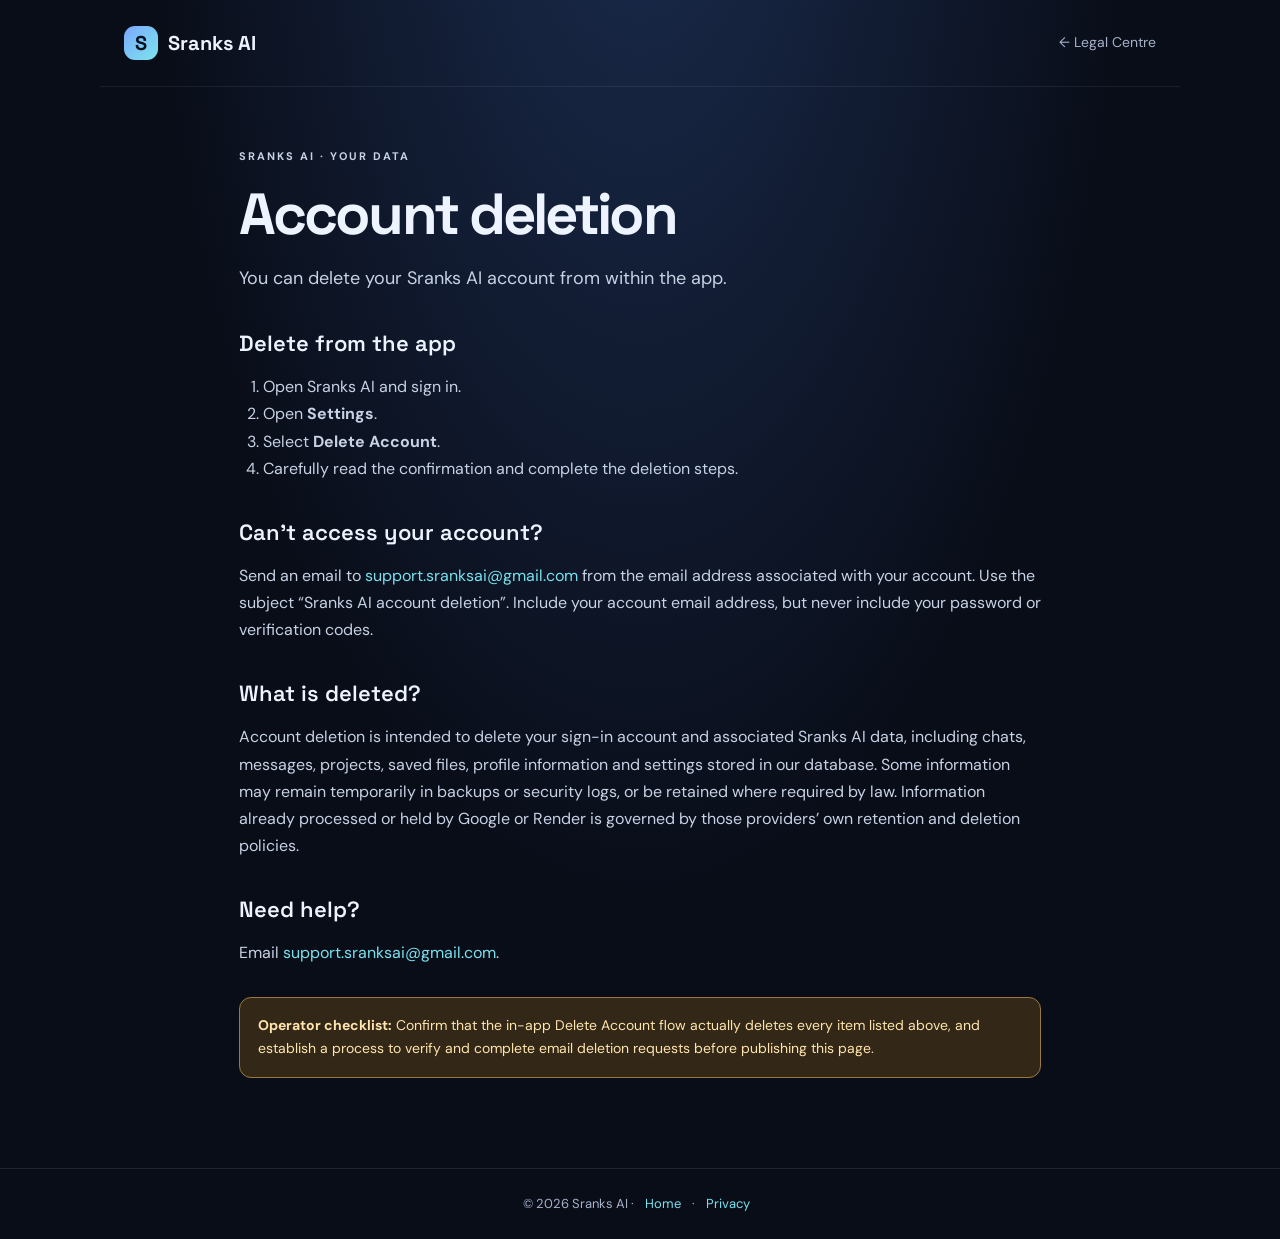
==== deletion.html @ 1b5d462f "Add files via upload" ====
<!doctype html>
<html lang="en"><head><meta charset="utf-8"><meta name="viewport" content="width=device-width, initial-scale=1"><meta name="theme-color" content="#090d18"><title>Account deletion — Sranks AI</title><link rel="stylesheet" href="style.css"></head>
<body><header class="top"><a class="brand" href="index.html"><span class="logo">S</span> Sranks AI</a><a class="back" href="index.html">← Legal Centre</a></header>
<main class="doc"><p class="eyebrow">SRANKS AI · YOUR DATA</p><h1>Account deletion</h1><p class="intro">You can delete your Sranks AI account from within the app.</p>
<h2>Delete from the app</h2><ol><li>Open Sranks AI and sign in.</li><li>Open <b>Settings</b>.</li><li>Select <b>Delete Account</b>.</li><li>Carefully read the confirmation and complete the deletion steps.</li></ol>
<h2>Can't access your account?</h2><p>Send an email to <a href="mailto:support.sranksai@gmail.com?subject=Sranks%20AI%20account%20deletion">support.sranksai@gmail.com</a> from the email address associated with your account. Use the subject “Sranks AI account deletion”. Include your account email address, but never include your password or verification codes.</p>
<h2>What is deleted?</h2><p>Account deletion is intended to delete your sign-in account and associated Sranks AI data, including chats, messages, projects, saved files, profile information and settings stored in our database. Some information may remain temporarily in backups or security logs, or be retained where required by law. Information already processed or held by Google or Render is governed by those providers’ own retention and deletion policies.</p>
<h2>Need help?</h2><p>Email <a href="mailto:support.sranksai@gmail.com">support.sranksai@gmail.com</a>.</p>
<div class="draft"><strong>Operator checklist:</strong> Confirm that the in-app Delete Account flow actually deletes every item listed above, and establish a process to verify and complete email deletion requests before publishing this page.</div>
</main><footer>© 2026 Sranks AI · <a href="index.html">Home</a> · <a href="privacy.html">Privacy</a></footer></body></html>
---- style.css ----
@import url('https://fonts.googleapis.com/css2?family=DM+Sans:wght@400;500;600;700&family=Space+Grotesk:wght@500;600;700&display=swap');
:root{color-scheme:dark;--bg:#090d18;--panel:#111a2b;--line:#24324b;--text:#edf3ff;--muted:#a5b2c9;--blue:#83aaff;--cyan:#77e2ee}
*{box-sizing:border-box}body{margin:0;background:radial-gradient(ellipse at 50% -20%,#1b2d50 0,transparent 55%),var(--bg);color:var(--text);font:16px/1.7 'DM Sans',sans-serif}
a{color:var(--cyan);text-decoration:none}a:hover{text-decoration:underline}.top{max-width:1080px;margin:auto;padding:26px 24px;display:flex;justify-content:space-between;align-items:center;border-bottom:1px solid #ffffff12}.brand{font:700 20px 'Space Grotesk';color:var(--text);display:flex;align-items:center;gap:10px}.logo{width:34px;height:34px;border-radius:11px;display:grid;place-items:center;background:linear-gradient(135deg,#7ca8ff,#7be5ed);color:#07101e}.tag,.eyebrow{letter-spacing:.18em;font-size:11px;font-weight:700;color:var(--cyan)}.back{font-size:14px;color:var(--muted)}.hero{max-width:1080px;margin:80px auto 90px;padding:0 24px}.hero h1,.doc h1{font:700 clamp(42px,7vw,72px)/1.05 'Space Grotesk';letter-spacing:-.05em;margin:18px 0}.hero h1 span{color:var(--blue)}.intro{max-width:650px;color:var(--muted);font-size:18px}.cards{display:grid;grid-template-columns:repeat(3,1fr);gap:16px;margin:48px 0}.card{padding:25px;border:1px solid var(--line);border-radius:20px;background:linear-gradient(160deg,#17243a,#0e1626);color:var(--text);transition:transform .2s,border-color .2s}.card:hover{transform:translateY(-4px);border-color:#6e9dff}.number{font-size:12px;color:var(--cyan);letter-spacing:.15em}.card h2{font:600 22px 'Space Grotesk'}.card p{color:var(--muted);min-height:78px}.card b{color:var(--cyan)}.contact{border-top:1px solid var(--line);padding-top:25px}.contact h2{font:600 24px 'Space Grotesk'}.notice,.draft{padding:16px 18px;border:1px solid #9b793c;background:#332817;color:#ffe4ae;border-radius:12px;margin-top:30px;font-size:14px}.doc{max-width:850px;margin:60px auto 90px;padding:0 24px}.doc h1{font-size:clamp(40px,6vw,58px)}.doc h2{font:600 22px 'Space Grotesk';margin:36px 0 8px}.doc p,.doc li{color:#c7d2e5}.doc ul,.doc ol{padding-left:24px}.muted{color:var(--muted)!important;font-size:14px}footer{border-top:1px solid #ffffff18;text-align:center;padding:24px;color:var(--muted);font-size:13px}footer a{margin:0 8px}@media(max-width:760px){.hero{margin-top:55px}.cards{grid-template-columns:1fr}.card p{min-height:0}.tag{display:none}.doc{margin-top:40px}}
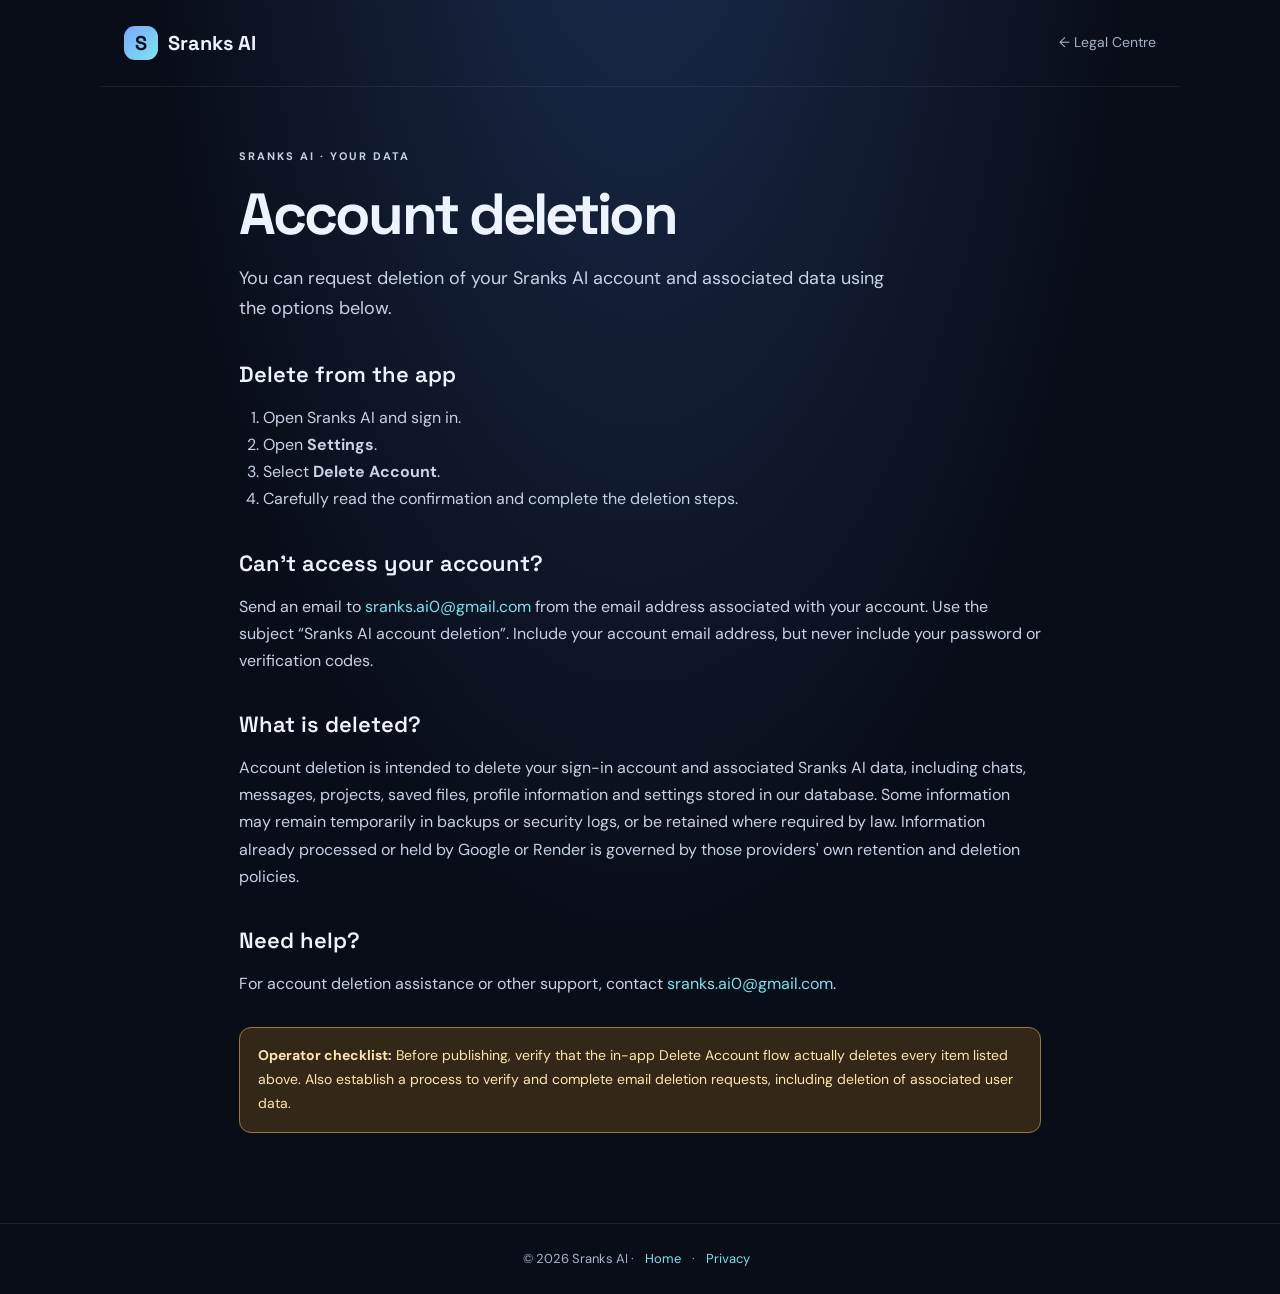
==== commit 2f47a01a: "Update deletion.html" ====
--- a/deletion.html
+++ b/deletion.html
@@ -1,10 +1,80 @@
 <!doctype html>
-<html lang="en"><head><meta charset="utf-8"><meta name="viewport" content="width=device-width, initial-scale=1"><meta name="theme-color" content="#090d18"><title>Account deletion — Sranks AI</title><link rel="stylesheet" href="style.css"></head>
-<body><header class="top"><a class="brand" href="index.html"><span class="logo">S</span> Sranks AI</a><a class="back" href="index.html">← Legal Centre</a></header>
-<main class="doc"><p class="eyebrow">SRANKS AI · YOUR DATA</p><h1>Account deletion</h1><p class="intro">You can delete your Sranks AI account from within the app.</p>
-<h2>Delete from the app</h2><ol><li>Open Sranks AI and sign in.</li><li>Open <b>Settings</b>.</li><li>Select <b>Delete Account</b>.</li><li>Carefully read the confirmation and complete the deletion steps.</li></ol>
-<h2>Can't access your account?</h2><p>Send an email to <a href="mailto:support.sranksai@gmail.com?subject=Sranks%20AI%20account%20deletion">support.sranksai@gmail.com</a> from the email address associated with your account. Use the subject “Sranks AI account deletion”. Include your account email address, but never include your password or verification codes.</p>
-<h2>What is deleted?</h2><p>Account deletion is intended to delete your sign-in account and associated Sranks AI data, including chats, messages, projects, saved files, profile information and settings stored in our database. Some information may remain temporarily in backups or security logs, or be retained where required by law. Information already processed or held by Google or Render is governed by those providers’ own retention and deletion policies.</p>
-<h2>Need help?</h2><p>Email <a href="mailto:support.sranksai@gmail.com">support.sranksai@gmail.com</a>.</p>
-<div class="draft"><strong>Operator checklist:</strong> Confirm that the in-app Delete Account flow actually deletes every item listed above, and establish a process to verify and complete email deletion requests before publishing this page.</div>
-</main><footer>© 2026 Sranks AI · <a href="index.html">Home</a> · <a href="privacy.html">Privacy</a></footer></body></html>+<html lang="en">
+<head>
+  <meta charset="utf-8">
+  <meta name="viewport" content="width=device-width, initial-scale=1">
+  <meta name="theme-color" content="#090d18">
+  <title>Account deletion — Sranks AI</title>
+  <link rel="stylesheet" href="style.css">
+</head>
+
+<body>
+  <header class="top">
+    <a class="brand" href="index.html">
+      <span class="logo">S</span> Sranks AI
+    </a>
+    <a class="back" href="index.html">← Legal Centre</a>
+  </header>
+
+  <main class="doc">
+    <p class="eyebrow">SRANKS AI · YOUR DATA</p>
+    <h1>Account deletion</h1>
+
+    <p class="intro">
+      You can request deletion of your Sranks AI account and associated data
+      using the options below.
+    </p>
+
+    <h2>Delete from the app</h2>
+    <ol>
+      <li>Open Sranks AI and sign in.</li>
+      <li>Open <b>Settings</b>.</li>
+      <li>Select <b>Delete Account</b>.</li>
+      <li>Carefully read the confirmation and complete the deletion steps.</li>
+    </ol>
+
+    <h2>Can't access your account?</h2>
+    <p>
+      Send an email to
+      <a href="mailto:sranks.ai0@gmail.com?subject=Sranks%20AI%20account%20deletion">
+        sranks.ai0@gmail.com
+      </a>
+      from the email address associated with your account.
+      Use the subject “Sranks AI account deletion”.
+      Include your account email address, but never include your password
+      or verification codes.
+    </p>
+
+    <h2>What is deleted?</h2>
+    <p>
+      Account deletion is intended to delete your sign-in account and
+      associated Sranks AI data, including chats, messages, projects,
+      saved files, profile information and settings stored in our database.
+      Some information may remain temporarily in backups or security logs,
+      or be retained where required by law. Information already processed
+      or held by Google or Render is governed by those providers' own
+      retention and deletion policies.
+    </p>
+
+    <h2>Need help?</h2>
+    <p>
+      For account deletion assistance or other support, contact
+      <a href="mailto:sranks.ai0@gmail.com">sranks.ai0@gmail.com</a>.
+    </p>
+
+    <div class="draft">
+      <strong>Operator checklist:</strong>
+      Before publishing, verify that the in-app Delete Account flow actually
+      deletes every item listed above. Also establish a process to verify
+      and complete email deletion requests, including deletion of associated
+      user data.
+    </div>
+  </main>
+
+  <footer>
+    © 2026 Sranks AI ·
+    <a href="index.html">Home</a> ·
+    <a href="privacy.html">Privacy</a>
+  </footer>
+</body>
+</html>
